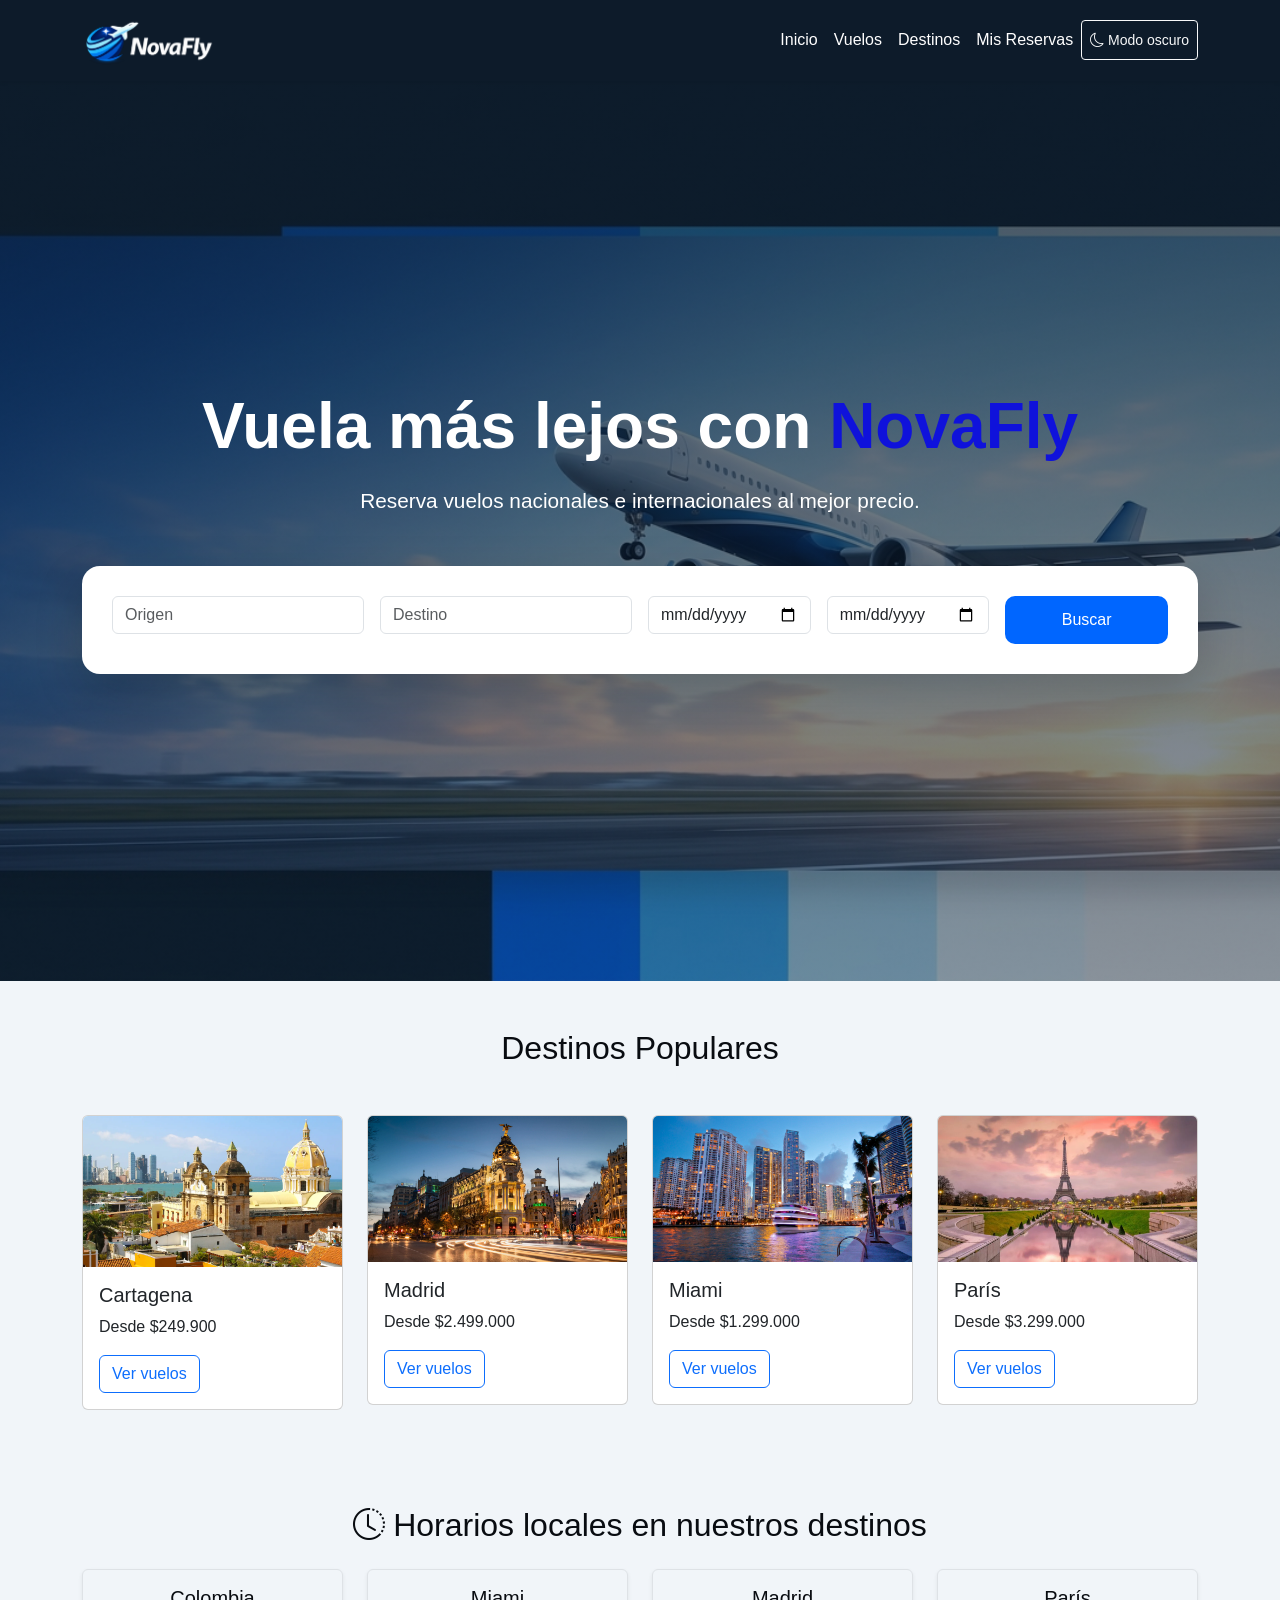
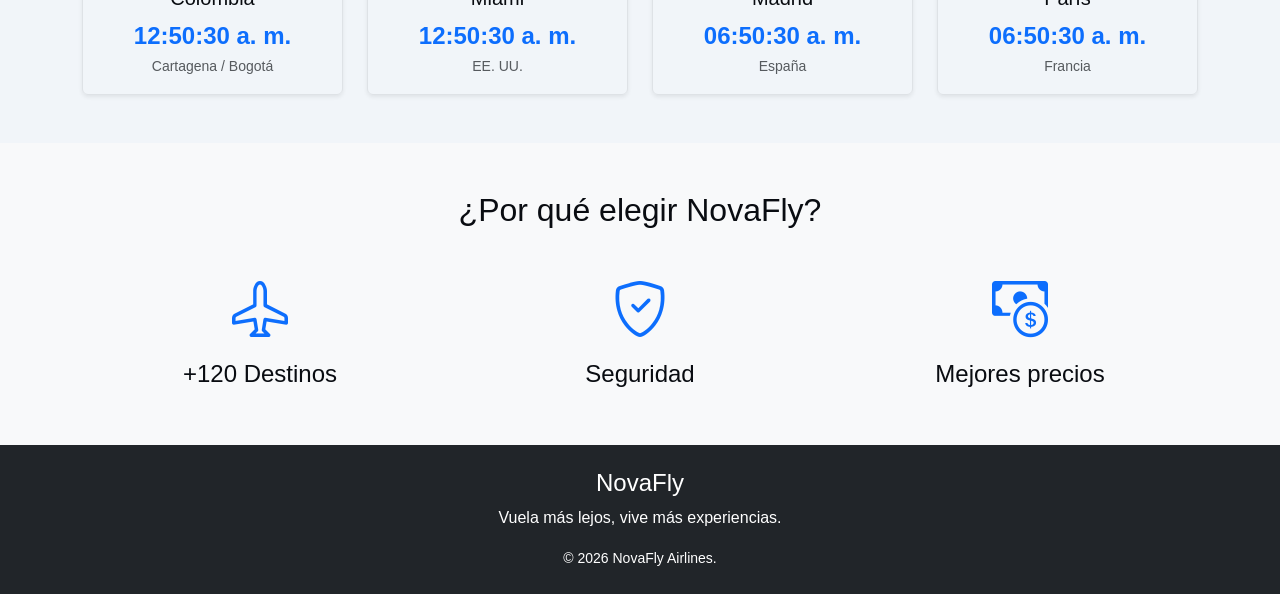
==== index.html @ 20f8318a "Primer commit - proyecto NovaFly" ====
<!DOCTYPE html>
<html lang="es">
<head>
    <meta charset="UTF-8">
    <meta name="viewport" content="width=device-width, initial-scale=1.0">
    <title>NovaFly | Reserva tus vuelos</title>
    <link href="https://cdn.jsdelivr.net/npm/bootstrap@5.3.7/dist/css/bootstrap.min.css" rel="stylesheet">
    <link rel="stylesheet"href="https://cdn.jsdelivr.net/npm/bootstrap-icons@1.11.3/font/bootstrap-icons.min.css">
    <link rel="stylesheet" href="css/styles.css">
</head>
<body>
    <nav class="navbar navbar-expand-lg navbar-dark shadow-sm">
        <div class="container">
            <a class="navbar-brand d-flex align-items-center" href="#">
                <img src="img/logo/logo.png" class="logo" width="12%">
            </a>
            <button class="navbar-toggler" data-bs-toggle="collapse" data-bs-target="#menu">
                <span class="navbar-toggler-icon"></span>
            </button>
            <div class="collapse navbar-collapse" id="menu">
                <ul class="navbar-nav ms-auto">
                    <li class="nav-item"><a class="nav-link active" href="#">Inicio</a></li>
                    <li class="nav-item"><a class="nav-link" href="pages/vuelos.html">Vuelos</a></li>
                    <li class="nav-item"><a class="nav-link" href="pages/destinos.html">Destinos</a></li>
                    <li class="nav-item"><a class="nav-link" href="pages/mis-reservas.html">Mis Reservas</a></li>
                    <button  id="btnModoOscuro" class="btn btn-outline-light btn-sm"type="button">
                            <i class="bi bi-moon"></i> Modo oscuro
                    </button>
                </ul>
            </div>
        </div>
    </nav>
    <section class="hero">
    <div class="container">
        <div class="hero-content text-center">
            <h1>Vuela más lejos con <span>NovaFly</span></h1>
            <p>Reserva vuelos nacionales e internacionales al mejor precio.</p>
        </div>
        <div class="search-box shadow-lg">
            <form class="row g-3">
                <div class="col-md-3">
                    <input type="text" class="form-control" placeholder="Origen">
                </div>
                <div class="col-md-3">
                    <input type="text" class="form-control" placeholder="Destino">
                </div>
                <div class="col-md-2">
                    <input type="date" class="form-control">
                </div>
                <div class="col-md-2">
                    <input type="date" class="form-control">
                </div>
                <div class="col-md-2">
                    <button class="btn btn-primary w-100">Buscar</button>
                </div>
            </form>
        </div>
    </div>
</section>
    <section class="container py-5">
        <h2 class="text-center mb-5">Destinos Populares</h2>
        <div class="row g-4">
            <div class="col-md-3">
                <div class="card">
                    <img src="img/destinos/cartagena.jpg" class="card-img-top" class="">
                    <div class="card-body">
                        <h5>Cartagena</h5>
                        <p>Desde $249.900</p>
                        <button class="btn btn-outline-primary" onclick="buscarDestino('Cartagena')">Ver vuelos</button>
                    </div>
                </div>
            </div>
            <div class="col-md-3">
                <div class="card">
                    <img src="img/destinos/madrid.jpg" class="card-img-top">
                    <div class="card-body">
                        <h5>Madrid</h5>
                        <p>Desde $2.499.000</p>
                        <button class="btn btn-outline-primary" onclick="buscarDestino('Madrid')">Ver vuelos</button>
                    </div>
                </div>
            </div>
            <div class="col-md-3">
                <div class="card">
                    <img src="img/destinos/miami.jpg" class="card-img-top"">
                    <div class="card-body">
                        <h5>Miami</h5>
                        <p>Desde $1.299.000</p>
                        <button class="btn btn-outline-primary" onclick="buscarDestino('Miami')">Ver vuelos</button>
                    </div>
                </div>
            </div>
            <div class="col-md-3">
                <div class="card">
                    <img src="img/destinos/paris.jpg" class="card-img-top">
                    <div class="card-body">
                        <h5>París</h5>
                        <p>Desde $3.299.000</p>
                        <button class="btn btn-outline-primary" onclick="buscarDestino('Paris')">Ver vuelos</button>
                    </div>
                </div>
            </div>
        </div>
    </section>

<section class="container py-5">
    <h2 class="text-center mb-4"><i class="bi bi-clock-history me-2"></i>Horarios locales en nuestros destinos</h2>
    <div class="row g-4 text-center">
        <div class="col-6 col-md-3">
            <div class="reloj-box p-3 border rounded shadow-sm">
                <h5>Colombia</h5>
                <p class="fs-4 fw-bold text-primary mb-0" id="reloj-colombia">--:--:--</p>
                <small class="text-muted">Cartagena / Bogotá</small>
            </div>
        </div>
        <div class="col-6 col-md-3">
            <div class="reloj-box p-3 border rounded shadow-sm">
                <h5>Miami</h5>
                <p class="fs-4 fw-bold text-primary mb-0" id="reloj-miami">--:--:--</p>
                <small class="text-muted">EE. UU.</small>
            </div>
        </div>
        <div class="col-6 col-md-3">
            <div class="reloj-box p-3 border rounded shadow-sm">
                <h5>Madrid</h5>
                <p class="fs-4 fw-bold text-primary mb-0" id="reloj-madrid">--:--:--</p>
                <small class="text-muted">España</small>
            </div>
        </div>
        <div class="col-6 col-md-3">
            <div class="reloj-box p-3 border rounded shadow-sm">
                <h5>París</h5>
                <p class="fs-4 fw-bold text-primary mb-0" id="reloj-paris">--:--:--</p>
                <small class="text-muted">Francia</small>
            </div>
        </div>
    </div>
</section>

    <section class="bg-light py-5">
        <div class="container">
            <h2 class="text-center mb-5">¿Por qué elegir NovaFly?</h2>
            <div class="row text-center">
                <div class="col-md-4">
                    <i class="bi bi-airplane display-4 text-primary"></i>
                    <h4 class="mt-3">+120 Destinos</h4>
                </div>
                <div class="col-md-4">
                    <i class="bi bi-shield-check display-4 text-primary"></i>
                    <h4 class="mt-3">Seguridad</h4>
                </div>
                <div class="col-md-4">
                    <i class="bi bi-cash-coin display-4 text-primary"></i>
                    <h4 class="mt-3">Mejores precios</h4>
                </div>
            </div>
        </div>
    </section>
    <footer class="bg-dark text-white py-4">
        <div class="container text-center">
            <h4>NovaFly</h4>
            <p>Vuela más lejos, vive más experiencias.</p>
            <small>© 2026 NovaFly Airlines.</small>
        </div>
    </footer>
    <script src="https://cdn.jsdelivr.net/npm/bootstrap@5.3.7/dist/js/bootstrap.bundle.min.js"></script>
    <script src="js/app.js"></script>
    <script src="js/modo-oscuro.js"></script>
    <script src="js/index.js"></script>
</body>
</html>
---- css/styles.css ----
@import url("variables.css");

* {
    margin: 0;
    padding: 0;
    box-sizing: border-box;
}

body {
    font-family: "Poppins", sans-serif;
    background: var(--background);
    color: var(--text);
}

.navbar {
    background: var(--primary-dark);
}

.navbar-brand {
    color: white;
    font-size: 1.6rem;
    font-weight: 700;
}

.nav-link {
    color: white !important;
    transition: .3s;
}

.nav-link:hover {
    color: var(--primary-light) !important;
}

.navbar-nav .nav-link {
    white-space: nowrap;
}

.hero {
    min-height: 100vh;

    background:
        linear-gradient(
            rgba(13, 27, 42, .75),
            rgba(13, 27, 42, .45)
        ),
        url("../img/banner/banner.png");

    background-size: cover;
    background-position: center;

    display: flex;
    align-items: center;
}

.hero-content {
    color: white;
    margin-bottom: 50px;
}

.hero h1 span {
    color: #0f12db;
}

.hero h1 {
    font-size: clamp(2.2rem, 5vw, 4rem);
    font-weight: 700;
}

.hero p {
    font-size: clamp(1rem, 2vw, 1.3rem);
    margin-top: 20px;
}

.search-box {
    background: white;
    border-radius: 18px;
    padding: 30px;
    margin-top: 30px;
}

.search-card {
    border: none;
    border-radius: var(--radius);
    box-shadow: var(--shadow);
}

.destination-card {
    border: none;
    border-radius: var(--radius);
    overflow: hidden;
    transition: .35s;
    box-shadow: var(--shadow);
}

.destination-card:hover {
    transform: translateY(-8px);
}

.destination-card img {
    height: 220px;
    object-fit: cover;
}

.btn-primary {
    background: var(--primary);
    border: none;
    border-radius: 10px;
    padding: 12px;
}

.btn-primary:hover {
    background: var(--primary-light);
}

.navbar-brand img {
    max-height: 55px;
    width: auto;
}

footer {
    background: var(--primary-dark);
    color: white;
    padding: 40px 0;
}

body.modo-oscuro {
    background-color: #121212;
    color: #f5f5f5;
}

body.modo-oscuro h1,
body.modo-oscuro h2,
body.modo-oscuro h3,
body.modo-oscuro h4,
body.modo-oscuro h5,
body.modo-oscuro h6,
body.modo-oscuro p,
body.modo-oscuro label,
body.modo-oscuro span {
    color: inherit;
}


body.modo-oscuro .card {
    background-color: #1e1e1e;
    color: #f5f5f5;
    border-color: #333;
}

body.modo-oscuro .text-muted {
    color: #bdbdbd !important;
}

body.modo-oscuro .form-control,
body.modo-oscuro .form-select {
    background-color: #2b2b2b;
    color: #ffffff;
    border-color: #555;
}

body.modo-oscuro .form-control:focus,
body.modo-oscuro .form-select:focus {
    background-color: #2b2b2b;
    color: #ffffff;
    border-color: var(--primary);
    box-shadow: 0 0 0 .25rem rgba(13, 110, 253, .25);
}

body.modo-oscuro .form-control::placeholder {
    color: #aaaaaa;
}

body.modo-oscuro .form-label {
    color: #f5f5f5;
}

body.modo-oscuro .bg-light {
    background-color: #121212 !important;
}

body.modo-oscuro .bg-white {
    background-color: #1e1e1e !important;
}

body.modo-oscuro .table {
    color: #f5f5f5;
}

body.modo-oscuro .table th,
body.modo-oscuro .table td {
    color: #f5f5f5;
    background-color: #1e1e1e;
    border-color: #444;
}

body.modo-oscuro .table thead th {
    background-color: #252525;
}

body.modo-oscuro .alert-warning {
    background-color: #3a320f;
    color: #fff3cd;
    border-color: #665c20;
}

body.modo-oscuro .alert-success {
    background-color: #12351f;
    color: #d1e7dd;
    border-color: #245c38;
}

body.modo-oscuro .modal-content {
    background-color: #1e1e1e;
    color: #f5f5f5;
}

body.modo-oscuro .modal-header,
body.modo-oscuro .modal-footer {
    border-color: #444;
}

body.modo-oscuro hr {
    color: #aaa;
    border-color: #555;
}

body.modo-oscuro a:not(.nav-link) {
    color: #6ea8fe;
}

body.modo-oscuro section {
    color: #f5f5f5;
}

body.modo-oscuro #btnModoOscuro {
    color: white;
    border-color: white;
}

body.modo-oscuro .search-box {
    background-color: #1e1e1e !important;
    box-shadow: 0 10px 25px rgba(0, 0, 0, 0.5) !important;
}

body.modo-oscuro .reloj-box,
body.modo-oscuro .reloj-box.card {
    background-color: #1e1e1e !important;
    border-color: #333 !important;
    color: #f5f5f5 !important;
}
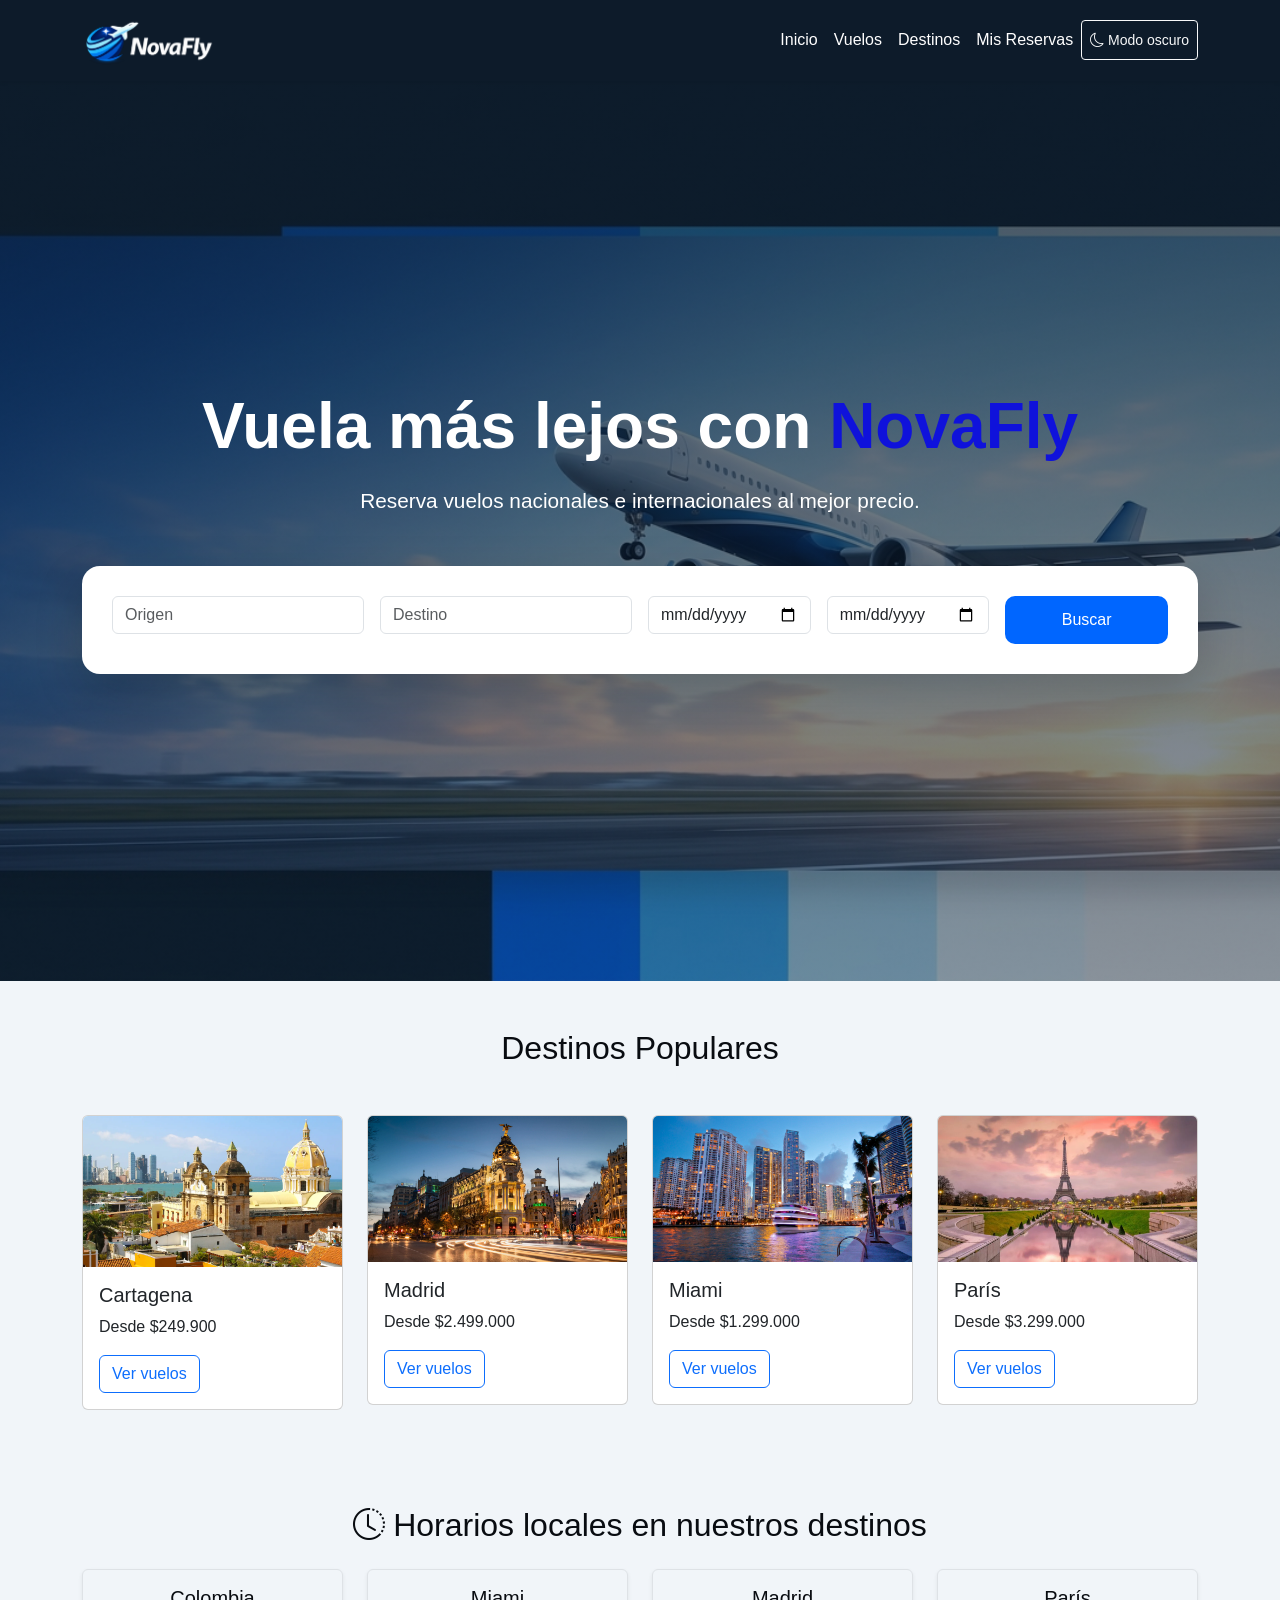
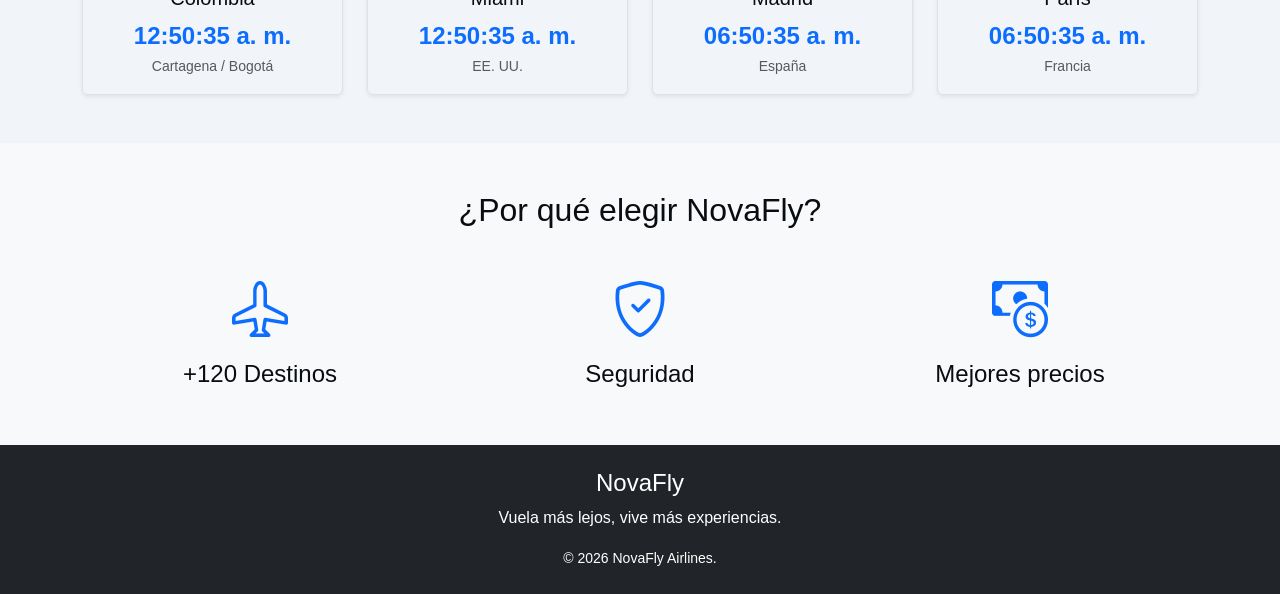
==== commit b001f580: "Nueva version" ====
--- a/index.html
+++ b/index.html
@@ -45,10 +45,10 @@
                     <input type="text" class="form-control" placeholder="Destino">
                 </div>
                 <div class="col-md-2">
-                    <input type="date" class="form-control">
+                    <input type="date" class="form-control" placeholder="Fecha ida">
                 </div>
                 <div class="col-md-2">
-                    <input type="date" class="form-control">
+                    <input type="date" class="form-control" placeholder="Fecha Regreso">
                 </div>
                 <div class="col-md-2">
                     <button class="btn btn-primary w-100">Buscar</button>
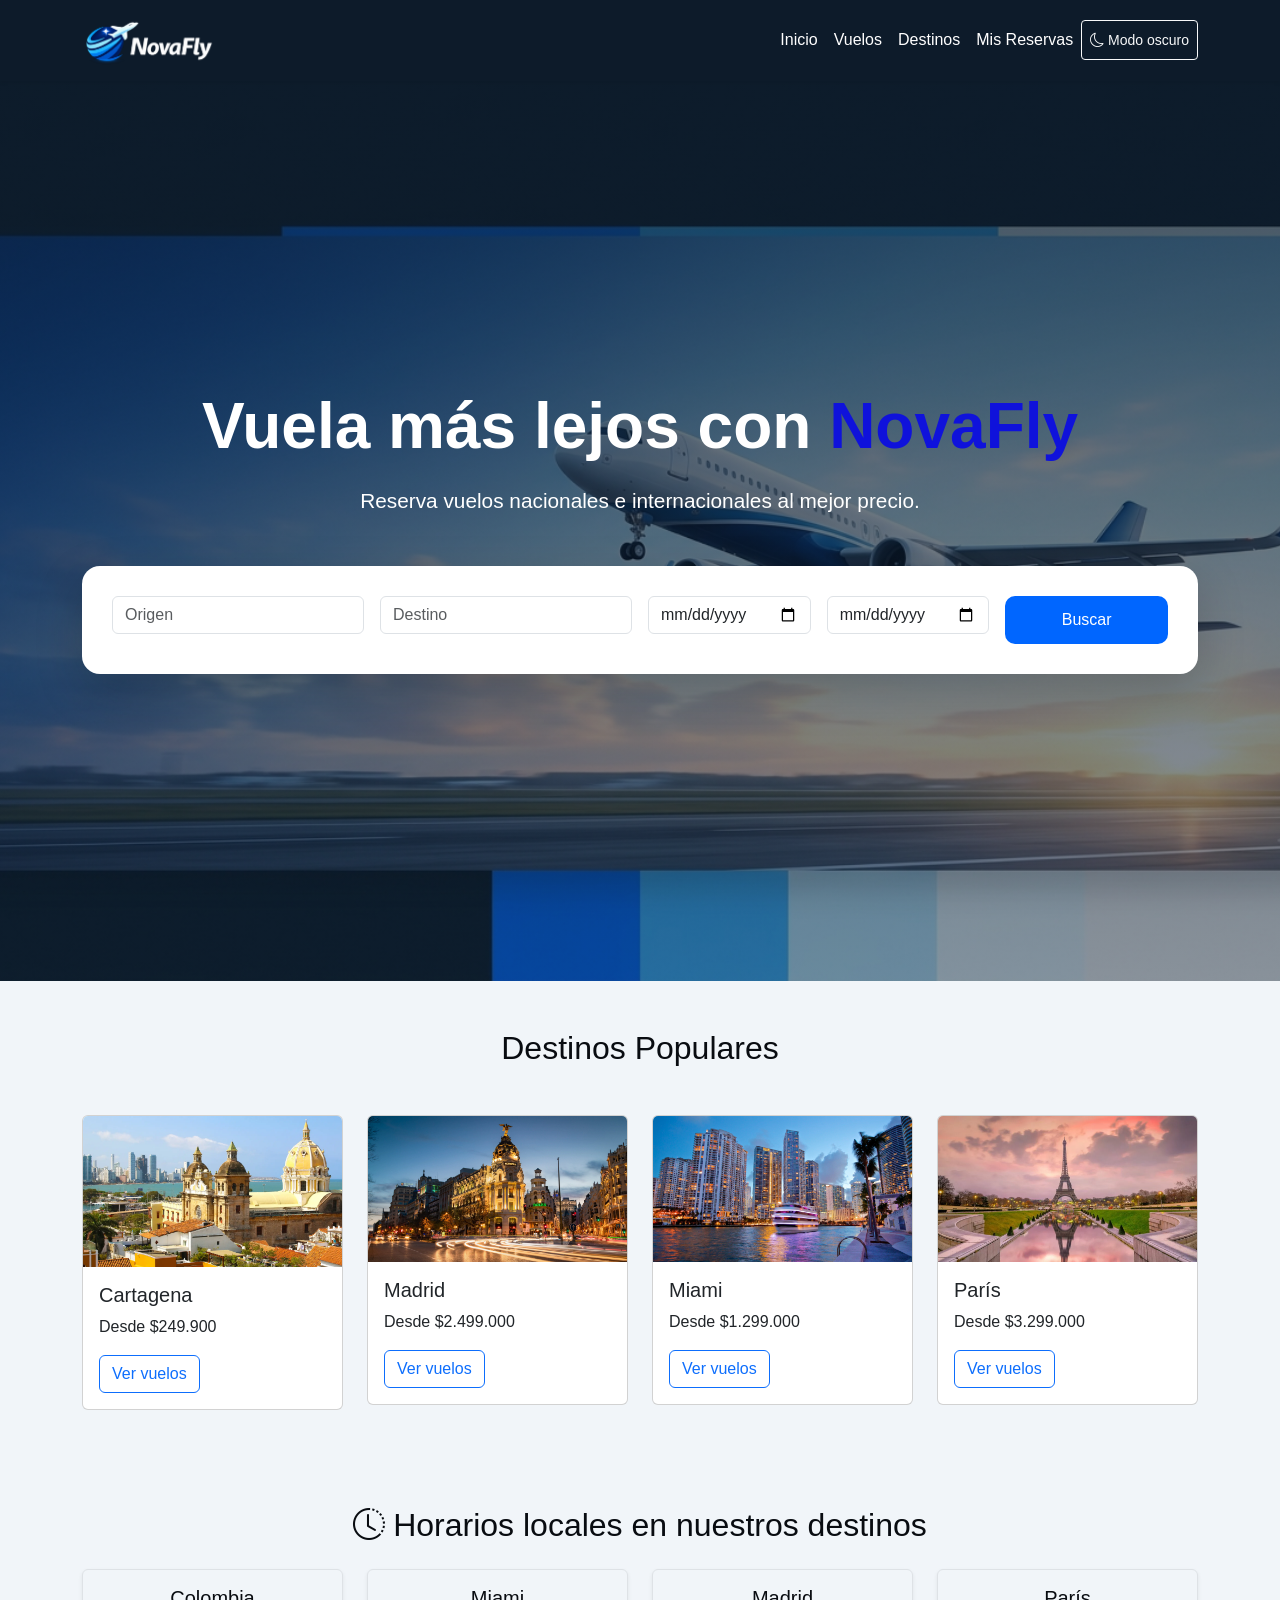
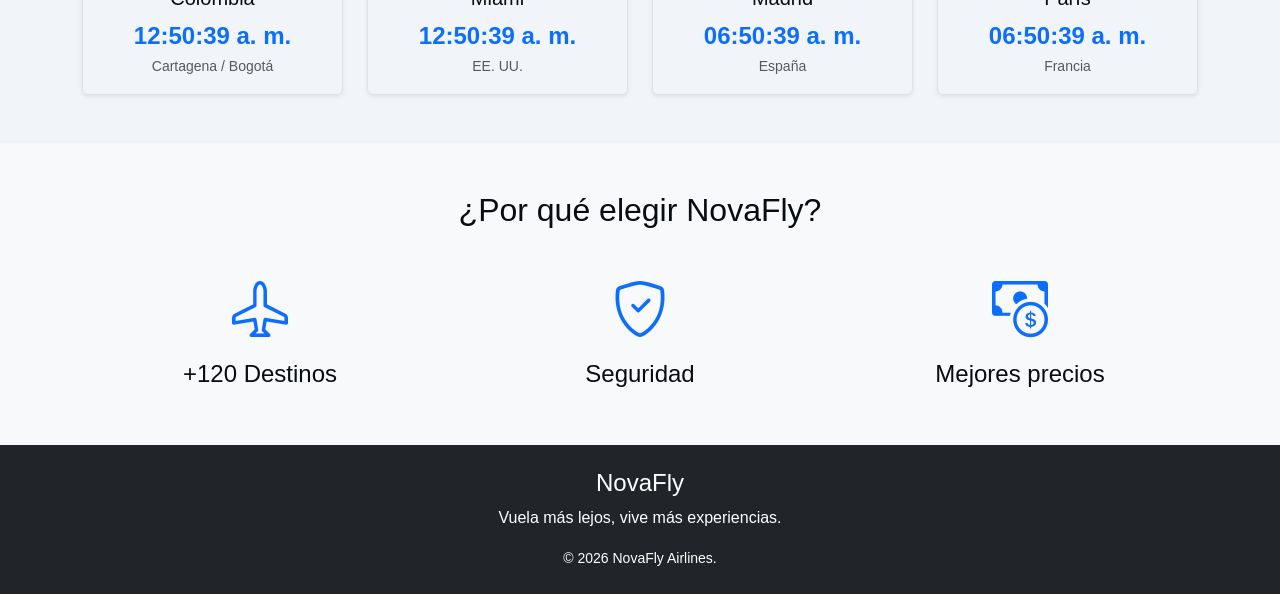
==== commit 562ca8bb: "Arreglo del buscador de la pagina principal" ====
--- a/index.html
+++ b/index.html
@@ -37,21 +37,42 @@
             <p>Reserva vuelos nacionales e internacionales al mejor precio.</p>
         </div>
         <div class="search-box shadow-lg">
-            <form class="row g-3">
+            <form id="formBusqueda" class="row g-3">
                 <div class="col-md-3">
-                    <input type="text" class="form-control" placeholder="Origen">
+                    <input
+                        id="origen"
+                        type="text"
+                        class="form-control"
+                        placeholder="Origen"
+                        required>
                 </div>
                 <div class="col-md-3">
-                    <input type="text" class="form-control" placeholder="Destino">
+                    <input
+                        id="destino"
+                        type="text"
+                        class="form-control"
+                        placeholder="Destino"
+                        required>
                 </div>
                 <div class="col-md-2">
-                    <input type="date" class="form-control" placeholder="Fecha ida">
+                    <input
+                        id="fechaIda"
+                        type="date"
+                        class="form-control"
+                        required>
                 </div>
                 <div class="col-md-2">
-                    <input type="date" class="form-control" placeholder="Fecha Regreso">
+                    <input
+                        id="fechaRegreso"
+                        type="date"
+                        class="form-control">
                 </div>
                 <div class="col-md-2">
-                    <button class="btn btn-primary w-100">Buscar</button>
+                    <button
+                        type="submit"
+                        class="btn btn-primary w-100">
+                        Buscar
+                    </button>
                 </div>
             </form>
         </div>
